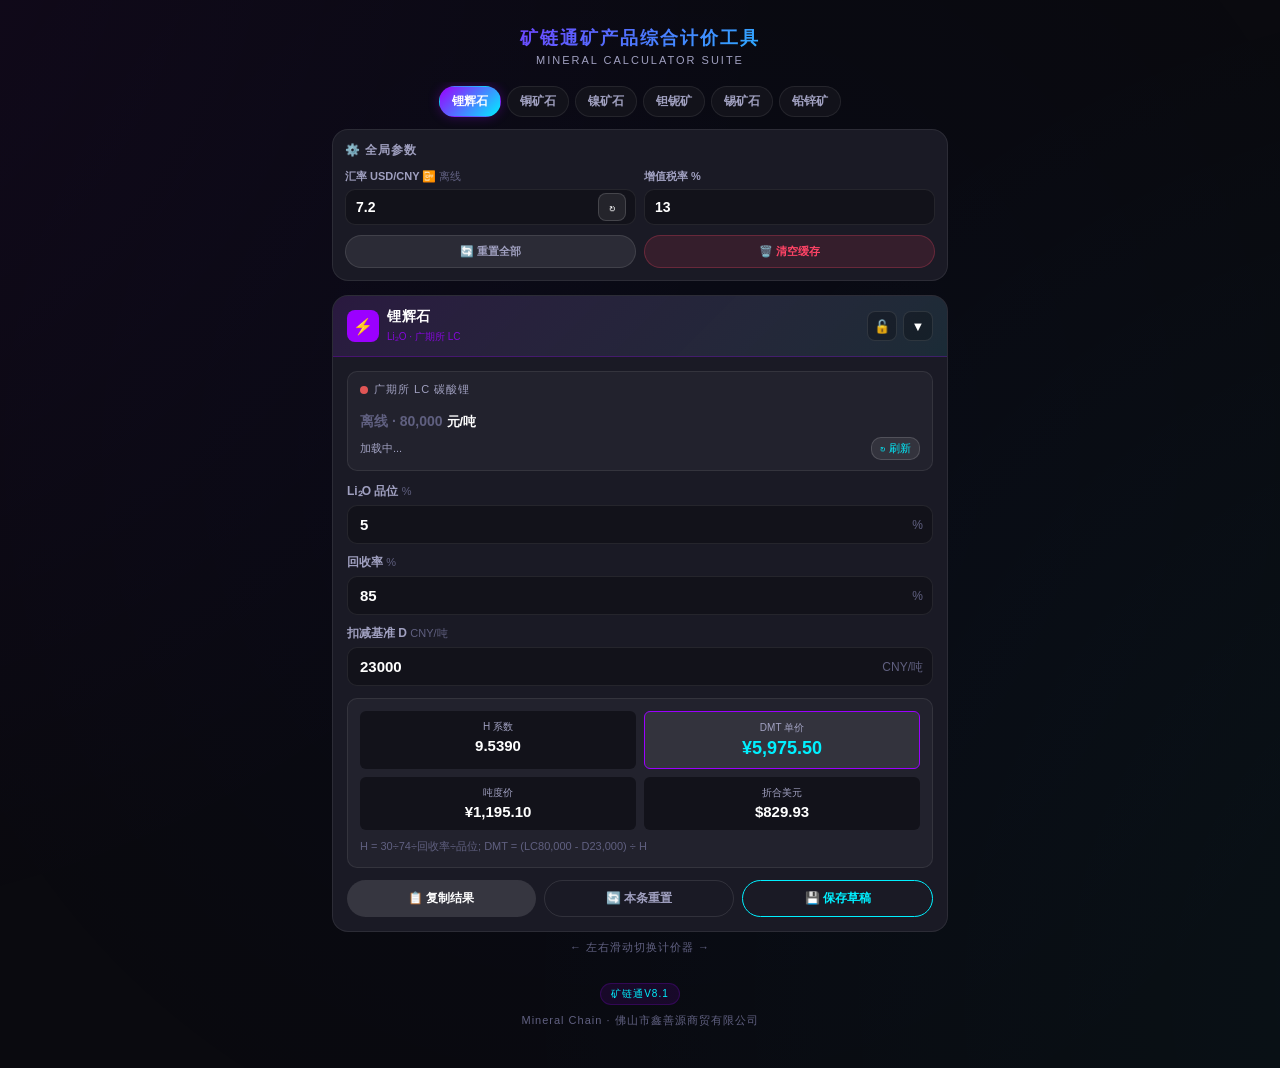
==== mobile.html @ 94da5c65 "Add mobile.html for direct mobile access" ====
<!DOCTYPE html>
<html lang="zh-CN">
<head>
<meta charset="UTF-8">
<meta name="viewport" content="width=device-width, initial-scale=1.0, maximum-scale=1.0, user-scalable=no">
<title>矿链通 · 矿产品综合计价工具</title>
<style>
/* ====== common.css (mobile-first) ====== */
:root {
  --bg-primary: #0a0a0f;
  --bg-secondary: #12121a;
  --bg-card: #1a1a25;
  --text-primary: #ffffff;
  --text-secondary: #a0a0c0;
  --text-muted: #606080;
  --neon-purple: #9b00ff;
  --neon-cyan: #00f0ff;
  --neon-green: #00ff88;
  --danger: #ff4466;
  --radius-lg: 16px;
  --radius-md: 10px;
  --radius-sm: 6px;
}
* { margin:0; padding:0; box-sizing:border-box; -webkit-tap-highlight-color:transparent; }
body {
  font-family: -apple-system,"PingFang SC","Microsoft YaHei","Segoe UI",sans-serif;
  background: var(--bg-primary);
  color: var(--text-primary);
  min-height: 100vh;
  overflow-x: hidden;
  position:relative;
  touch-action: pan-y;
}
body::before {
  content: '';
  position:fixed; top:-50%; left:-50%; width:200%; height:200%;
  background:
    radial-gradient(circle at 15% 20%, rgba(155,0,255,0.06) 0%, transparent 40%),
    radial-gradient(circle at 85% 80%, rgba(0,240,255,0.04) 0%, transparent 40%),
    radial-gradient(circle at 50% 50%, rgba(0,45,255,0.03) 0%, transparent 50%);
  pointer-events:none; z-index:0;
  animation: bgFloat 25s ease-in-out infinite;
}
@keyframes bgFloat {
  0%,100%{transform:translate(0,0) rotate(0deg)}
  33%{transform:translate(3%,-2%) rotate(1deg)}
  66%{transform:translate(-2%,3%) rotate(-1deg)}
}
.app {position:relative;z-index:1;max-width:640px;margin:0 auto;padding:12px 12px 40px;}
.app-header {text-align:center;padding:14px 0 16px;}
.app-header h1 {
  font-size:18px;font-weight:900;letter-spacing:2px;
  background:linear-gradient(135deg,var(--neon-purple),var(--neon-cyan),var(--neon-purple));
  background-size:200% 200%;
  -webkit-background-clip:text;-webkit-text-fill-color:transparent;background-clip:text;
  animation:gradientShift 4s ease infinite;
}
@keyframes gradientShift {0%,100%{background-position:0% 50%}50%{background-position:100% 50%}}
.app-header .subtitle {font-size:11px;color:var(--text-secondary);margin-top:4px;letter-spacing:2px;}
.tab-nav {display:flex;justify-content:center;gap:6px;overflow-x:auto;padding:4px 0 12px;-ms-overflow-style:none;scrollbar-width:none;}
.tab-nav::-webkit-scrollbar{display:none}
.tab-nav button {
  flex:0 0 auto;padding:6px 12px;
  background:var(--bg-secondary);border:1px solid rgba(255,255,255,0.08);
  border-radius:16px;color:var(--text-secondary);font-size:12px;font-weight:700;
  cursor:pointer;transition:all 0.2s;
}
.tab-nav button.active {
  background:linear-gradient(135deg,var(--neon-purple),var(--neon-cyan));
  border-color:transparent;color:#fff;box-shadow:0 0 12px rgba(155,0,255,0.3);
}
.global-panel {
  background:var(--bg-card);border:1px solid rgba(255,255,255,0.08);
  border-radius:var(--radius-lg);padding:12px;margin-bottom:14px;
}
.global-panel h3 {font-size:12px;color:var(--text-secondary);margin-bottom:10px;letter-spacing:1px;}
.global-fields {display:grid;grid-template-columns:repeat(2,1fr);gap:8px;margin-bottom:10px;}
.global-fields .field label {font-size:11px;}
.global-fields .field input {padding:9px 10px;font-size:14px;}
.global-ops {display:flex;gap:8px;}
.global-ops button {flex:1;padding:8px 0;border-radius:20px;font-size:11px;font-weight:700;cursor:pointer;border:none;}
.global-ops .btn-reset-all {background:rgba(255,255,255,0.08);color:var(--text-secondary);border:1px solid rgba(255,255,255,0.1);}
.global-ops .btn-clear-cache {background:rgba(255,68,102,0.12);color:var(--danger);border:1px solid rgba(255,68,102,0.25);}
#cards-container {position:relative;}
.mcs-toast {
  position:fixed;bottom:60px;left:50%;transform:translateX(-50%) translateY(20px);
  background:linear-gradient(135deg,var(--neon-purple),var(--neon-cyan));
  color:#fff;padding:10px 22px;border-radius:30px;font-size:12px;font-weight:600;
  opacity:0;transition:all 0.3s ease;z-index:999;pointer-events:none;white-space:nowrap;
}
.mcs-toast.show {opacity:1;transform:translateX(-50%) translateY(0);}
.app-footer {text-align:center;padding:24px 12px 0;font-size:11px;color:var(--text-muted);letter-spacing:1px;}
.app-footer .version {display:inline-block;padding:3px 10px;background:rgba(155,0,255,0.1);border:1px solid rgba(155,0,255,0.2);border-radius:20px;margin-bottom:8px;color:var(--neon-cyan);font-size:10px;}
button{font-family:inherit}input{font-family:inherit}
.offline{color:var(--text-muted);font-size:14px;}

/* ====== calc-card.css (mobile-first single-card) ====== */
.calc-card {background:var(--bg-card);border:1px solid rgba(255,255,255,0.08);border-radius:var(--radius-lg);padding:0;overflow:hidden;transition:all 0.3s ease;display:none;flex-direction:column;animation:cardIn 0.3s ease;}
.calc-card.active {display:flex;}
@keyframes cardIn {from{opacity:0;transform:translateX(20px)}to{opacity:1;transform:translateX(0)}}
.calc-card.folded .card-body {display:none;}
.card-header {display:flex;justify-content:space-between;align-items:center;padding:12px 14px;background:linear-gradient(135deg,color-mix(in srgb,var(--theme-primary) 12%,transparent),color-mix(in srgb,var(--theme-accent) 8%,transparent));border-bottom:1px solid color-mix(in srgb,var(--theme-primary) 25%,transparent);}
.card-title-wrap {display:flex;align-items:center;gap:8px;}
.card-icon {width:32px;height:32px;border-radius:8px;display:flex;align-items:center;justify-content:center;font-size:16px;}
.card-header h2 {font-size:14px;font-weight:800;letter-spacing:0.5px;color:var(--text-primary);}
.card-tag {font-size:10px;opacity:0.8;}
.card-actions {display:flex;gap:6px;}
.card-actions button {background:rgba(0,0,0,0.25);border:1px solid rgba(255,255,255,0.1);color:var(--text-primary);width:30px;height:30px;border-radius:8px;cursor:pointer;font-size:13px;}
.card-actions button:hover {background:rgba(255,255,255,0.12);}
.card-body {padding:14px;display:flex;flex-direction:column;gap:12px;}
.price-bar {background:rgba(255,255,255,0.04);border:1px solid rgba(255,255,255,0.08);border-radius:var(--radius-md);padding:10px 12px;}
.price-label {font-size:11px;color:var(--text-secondary);text-transform:uppercase;letter-spacing:1px;display:flex;align-items:center;gap:6px;margin-bottom:6px;}
.price-label .dot {width:8px;height:8px;border-radius:50%;background:#00ff88;}
.price-label .dot.offline {background:#e05555;}
.price-value {font-size:28px;font-weight:900;line-height:1;color:var(--theme-accent);}
.price-value .price-num {display:inline-block;background:linear-gradient(135deg,var(--theme-accent),#ffffff);-webkit-background-clip:text;-webkit-text-fill-color:transparent;background-clip:text;text-shadow:none;}
.price-value .unit {font-size:13px;font-weight:700;color:var(--text-primary);margin-left:4px;}
.price-value .offline-flag {font-size:12px;font-weight:600;color:var(--text-secondary);margin-left:6px;}
.price-meta {display:flex;justify-content:space-between;align-items:center;margin-top:6px;font-size:11px;color:var(--text-secondary);}
.btn-refresh {background:rgba(255,255,255,0.08);border:1px solid rgba(255,255,255,0.15);color:var(--theme-accent);padding:3px 8px;border-radius:10px;font-size:11px;cursor:pointer;}
.price-double {display:flex;justify-content:space-between;align-items:flex-start;gap:8px;}
.price-double .price-col {flex:1;display:flex;flex-direction:column;gap:3px;}
.price-double .price-col:first-child {text-align:left;}
.price-double .price-col:last-child {text-align:right;}
.price-double .pd-label {font-size:12px;font-weight:600;color:var(--text-secondary);}
.price-double .pd-price {font-size:22px;font-weight:900;background:linear-gradient(135deg,var(--theme-accent),#ffffff);-webkit-background-clip:text;-webkit-text-fill-color:transparent;background-clip:text;}
.price-double .pd-unit {font-size:11px;color:var(--text-primary);}
.price-double-meta {display:flex;justify-content:space-between;align-items:center;margin-top:8px;font-size:11px;color:var(--text-secondary);}
.inputs-area {display:flex;flex-direction:column;gap:10px;}
.field {display:flex;flex-direction:column;gap:5px;}
.field label {font-size:12px;font-weight:700;color:var(--text-secondary);}
.field label span {font-weight:400;color:var(--text-muted);font-size:11px;}
.input-wrap {position:relative;}
.input-wrap input {width:100%;padding:10px 12px;background:var(--bg-secondary);border:1.5px solid rgba(255,255,255,0.08);border-radius:var(--radius-md);color:var(--text-primary);font-size:15px;font-weight:600;outline:none;transition:all 0.2s;}
.input-wrap input:focus {border-color:var(--theme-primary);}
.input-wrap input.error {border-color:var(--danger);}
.input-wrap .suffix {position:absolute;right:10px;top:50%;transform:translateY(-50%);font-size:12px;color:var(--text-muted);pointer-events:none;}
.error-tip {font-size:11px;color:var(--danger);}
.two-col {display:grid;grid-template-columns:1fr 1fr;gap:10px;}
.segmented {display:flex;gap:6px;}
.segmented button {flex:1;padding:9px 4px;background:var(--bg-secondary);border:1px solid rgba(255,255,255,0.08);border-radius:var(--radius-md);color:var(--text-secondary);font-size:12px;font-weight:600;cursor:pointer;transition:all 0.2s;}
.segmented button.active {background:rgba(255,255,255,0.15);border-color:var(--theme-primary);color:var(--text-primary);}
.segmented.triple button {font-size:11px;padding:9px 2px;}
.switch-field {flex-direction:row;align-items:center;justify-content:space-between;background:var(--bg-secondary);padding:10px 12px;border-radius:var(--radius-md);}
.switch {position:relative;width:44px;height:24px;}
.switch input{opacity:0;width:0;height:0;}
.switch .slider {position:absolute;cursor:pointer;inset:0;background:rgba(255,255,255,0.15);border-radius:24px;transition:0.3s;}
.switch .slider:before {content:"";position:absolute;height:18px;width:18px;left:3px;bottom:3px;background:#fff;border-radius:50%;transition:0.3s;}
.switch input:checked+.slider {background:var(--theme-primary);}
.switch input:checked+.slider:before {transform:translateX(20px);}
.result-area {background:rgba(255,255,255,0.04);border:1px solid rgba(255,255,255,0.08);border-radius:var(--radius-md);padding:12px;}
.result-main {text-align:center;margin-bottom:8px;}
.result-main .rm-label {display:block;font-size:11px;color:var(--theme-accent);letter-spacing:1px;margin-bottom:4px;}
.result-main .rm-value {font-size:26px;font-weight:900;color:var(--theme-accent);}
.result-sub {display:flex;justify-content:space-between;font-size:12px;color:var(--text-secondary);padding:5px 0;border-bottom:1px solid rgba(255,255,255,0.05);}
.result-sub:last-child{border-bottom:none;}
.result-list {display:flex;flex-direction:column;gap:6px;}
.result-item {display:flex;justify-content:space-between;align-items:center;padding:9px 10px;background:var(--bg-secondary);border-radius:var(--radius-sm);border:1px solid rgba(255,255,255,0.06);}
.result-item.highlight {background:rgba(255,255,255,0.08);border-color:var(--theme-primary);}
.result-item .r-label {font-size:12px;color:var(--text-secondary);}
.result-item .r-value {font-size:14px;font-weight:800;color:var(--text-primary);}
.result-item.highlight .r-value {color:var(--theme-accent);font-size:17px;}
.result-grid {display:grid;grid-template-columns:1fr 1fr;gap:8px;}
.result-box {background:var(--bg-secondary);border-radius:var(--radius-sm);padding:9px;text-align:center;}
.result-box.highlight {background:rgba(255,255,255,0.08);border:1px solid var(--theme-primary);}
.result-box .rb-label {display:block;font-size:10px;color:var(--text-secondary);margin-bottom:3px;}
.result-box .rb-value {font-size:15px;font-weight:800;color:var(--text-primary);}
.result-box.highlight .rb-value {color:var(--theme-accent);font-size:18px;}
.formula {font-size:11px;color:var(--text-muted);margin-top:8px;line-height:1.5;word-break:break-all;}
.result-error {color:var(--danger);text-align:center;font-size:13px;padding:10px;}
.card-ops {display:flex;gap:8px;}
.card-ops button {flex:1;padding:9px 0;border-radius:20px;font-size:12px;font-weight:700;cursor:pointer;transition:all 0.2s;border:none;}
.card-ops .btn-copy {background:rgba(255,255,255,0.12);color:#fff;}
.card-ops .btn-reset {background:transparent;color:var(--text-secondary);border:1px solid rgba(255,255,255,0.1);}
.card-ops .btn-save {background:transparent;color:var(--theme-accent);border:1px solid var(--theme-accent);}
.card-ops button:hover {transform:translateY(-1px);}
.import-fields {display:flex;flex-direction:column;gap:10px;}
.card-spodumene {--theme-primary:#9b00ff;--theme-accent:#00f0ff;}
.card-copper     {--theme-primary:#ff8c42;--theme-accent:#ffea00;}
.card-nickel     {--theme-primary:#00e676;--theme-accent:#00ffaa;}
.card-tantalum   {--theme-primary:#9c27b0;--theme-accent:#e040fb;}
.card-tin        {--theme-primary:#90a4ae;--theme-accent:#00e5ff;}
.card-znpb       {--theme-primary:#ffc107;--theme-accent:#4ecdc4;}
.calc-card.locked .card-header {background:linear-gradient(135deg,rgba(255,255,255,0.05),rgba(255,255,255,0.02));}

/* swipe hint */
.swipe-hint {text-align:center;font-size:11px;color:var(--text-muted);padding:8px 0 4px;letter-spacing:1px;}
/* exchange rate */
.exchange-status {font-weight:400;color:var(--neon-green);font-size:10px;}
.exchange-status.offline {color:var(--text-muted);}
.btn-refresh-exchange {position:absolute;right:10px;top:50%;transform:translateY(-50%);background:rgba(255,255,255,0.08);border:1px solid rgba(255,255,255,0.15);color:var(--theme-accent);width:28px;height:28px;border-radius:8px;font-size:13px;cursor:pointer;padding:0;display:flex;align-items:center;justify-content:center;}
</style>
</head>
<body>

<div class="app">
  <header class="app-header">
    <h1>矿链通矿产品综合计价工具</h1>
    <div class="subtitle">MINERAL CALCULATOR SUITE</div>
  </header>

  <nav class="tab-nav" id="tabNav">
    <button data-target="spodumene" class="active">锂辉石</button>
    <button data-target="copper">铜矿石</button>
    <button data-target="nickel">镍矿石</button>
    <button data-target="tantalum">钽铌矿</button>
    <button data-target="tin">锡矿石</button>
    <button data-target="znpb">铅锌矿</button>
  </nav>

  <section class="global-panel">
    <h3>⚙️ 全局参数</h3>
    <div class="global-fields">
      <div class="field"><label>汇率 USD/CNY <span id="exchangeRateStatus" class="exchange-status">📡 实时</span></label><div class="input-wrap"><input type="number" id="globalExchangeRate" value="7.20" step="0.001"><button class="btn-refresh-exchange" id="btnRefreshExchange">↻</button></div></div>
      <div class="field"><label>增值税率 %</label><div class="input-wrap"><input type="number" id="globalVatRate" value="13" step="0.5"></div></div>
    </div>
    <div class="global-ops">
      <button class="btn-reset-all" id="btnResetAll">🔄 重置全部</button>
      <button class="btn-clear-cache" id="btnClearCache">🗑️ 清空缓存</button>
    </div>
  </section>

  <main id="cards-container"></main>
  <div class="swipe-hint" id="swipeHint">← 左右滑动切换计价器 →</div>

  <footer class="app-footer">
    <div class="version">矿链通V8.1</div>
    <div>Mineral Chain · 佛山市鑫善源商贸有限公司</div>
  </footer>
</div>

<script>
// ====== common.js ======
(function(){
var PREFIX='mcs_';
function fmt(n,d){if(n==null||isNaN(n))return'--';return n.toLocaleString('zh-CN',{minimumFractionDigits:d,maximumFractionDigits:d});}
function formatMoney(n){return fmt(n,2);}
function formatPercent(n){return fmt(n,2)+'%';}
function getStorage(key,fallback){try{var v=localStorage.getItem(PREFIX+key);return v?JSON.parse(v):fallback;}catch(e){return fallback;}}
function setStorage(key,value){try{localStorage.setItem(PREFIX+key,JSON.stringify(value));}catch(e){}}
function clearAllStorage(){try{Object.keys(localStorage).forEach(function(k){if(k.indexOf(PREFIX)===0)localStorage.removeItem(k);});}catch(e){}}
function copyText(text,cb){if(navigator.clipboard){navigator.clipboard.writeText(text).then(function(){cb&&cb(true);},function(){cb&&cb(false);});}else{var ta=document.createElement('textarea');ta.value=text;document.body.appendChild(ta);ta.select();try{document.execCommand('copy');cb&&cb(true);}catch(e){cb&&cb(false);}document.body.removeChild(ta);}}
function validateRange(input,min,max){var v=parseFloat(input.value);var err=input.parentElement.querySelector('.error-tip')||(input.closest('.field')?input.closest('.field').querySelector('.error-tip'):null);if(isNaN(v)||(min!=null&&v<min)||(max!=null&&v>max)){input.classList.add('error');if(err)err.style.display='block';return false;}input.classList.remove('error');if(err)err.style.display='none';return true;}
function showToast(msg,duration){duration=duration||1500;var el=document.getElementById('mcs-toast');if(!el){el=document.createElement('div');el.id='mcs-toast';el.className='mcs-toast';document.body.appendChild(el);}el.textContent=msg;el.classList.add('show');clearTimeout(el._t);el._t=setTimeout(function(){el.classList.remove('show');},duration);}
window.MCSCommon={fmt:fmt,formatMoney:formatMoney,formatPercent:formatPercent,getStorage:getStorage,setStorage:setStorage,clearAllStorage:clearAllStorage,copyText:copyText,validateRange:validateRange,showToast:showToast,PREFIX:PREFIX};
})();

// ====== base-calc.js ======
(function(){
var C=window.MCSCommon;
function BaseCalc(config){
  this.id=config.id;this.name=config.name;this.theme=config.theme||{primary:'#9b00ff',accent:'#00f0ff'};this.fields=config.fields||[];
  this.priceSource=config.priceSource||null;this.price=0;this.manualPrice=false;this.state={locked:false,folded:false};
  this.container=document.getElementById('cards-container');if(!this.container)throw new Error('缺少 #cards-container');this.init();
}
BaseCalc.prototype.calcTotal=function(inputs){throw new Error('子类必须实现 calcTotal');};
BaseCalc.prototype.fetchPrice=function(){var self=this;this.updatePriceDisplay(true);this.autoCalc();};
BaseCalc.prototype.updatePriceDisplay=function(offline){var el=this.el.querySelector('.price-value');if(!el)return;var defaultText=this.price?C.fmt(this.price,0):'--';el.innerHTML='<span class="price-num">'+defaultText+'</span><span class="unit">元/吨</span>'+(offline?'<span class="offline-flag">· 离线</span>':'');};
BaseCalc.prototype.init=function(){this.renderCard();this.el=document.getElementById('card-'+this.id);this.bindInputs();this.loadDraft();this.fetchPrice();};
BaseCalc.prototype.renderCard=function(){
  var self=this;
  var html='<article class="calc-card card-'+this.id+'" id="card-'+this.id+'">'+
    '<header class="card-header">'+
      '<div class="card-title-wrap"><span class="card-icon" style="background:'+this.theme.primary+'">'+(this.theme.icon||'◆')+'</span><div><h2>'+this.name+'</h2><span class="card-tag" style="color:'+this.theme.primary+'">'+(this.theme.tag||'')+'</span></div></div>'+
      '<div class="card-actions"><button class="btn-lock" title="锁定全局参数">🔓</button><button class="btn-fold" title="折叠/展开">▼</button></div>'+
    '</header>'+
    '<div class="card-body">'+
      '<div class="price-bar"><div class="price-label"><span class="dot"></span><span class="price-name">行情价格</span></div><div class="price-value">--</div><div class="price-meta"><span class="price-time">加载中...</span><button class="btn-refresh">↻ 刷新</button></div></div>'+
      '<div class="inputs-area">'+this.renderInputs()+'</div>'+
      '<div class="result-area"></div>'+
      '<div class="card-ops"><button class="btn-copy">📋 复制结果</button><button class="btn-reset">🔄 本条重置</button><button class="btn-save">💾 保存草稿</button></div>'+
    '</div></article>';
  var wrapper=document.createElement('div');wrapper.innerHTML=html;this.container.appendChild(wrapper.firstElementChild);
  var card=document.getElementById('card-'+this.id);
  card.querySelector('.btn-lock').addEventListener('click',function(){self.toggleLock();});
  card.querySelector('.btn-fold').addEventListener('click',function(){self.toggleFold();});
  card.querySelector('.btn-refresh').addEventListener('click',function(){self.fetchPrice();});
  card.querySelector('.btn-copy').addEventListener('click',function(){self.copyResult();});
  card.querySelector('.btn-reset').addEventListener('click',function(){self.resetCard();});
  card.querySelector('.btn-save').addEventListener('click',function(){self.saveDraft();});
};
BaseCalc.prototype.renderInputs=function(){
  var self=this;
  return this.fields.map(function(f){
    var id=self.id+'_'+f.id;
    return '<div class="field"><label>'+f.label+(f.unit?' <span>'+f.unit+'</span>':'')+'</label><div class="input-wrap"><input type="number" id="'+id+'" data-field="'+f.id+'"'+(f.step?' step="'+f.step+'"':'')+(f.min!=null?' min="'+f.min+'"':'')+(f.max!=null?' max="'+f.max+'"':'')+(f.default!=null?' value="'+f.default+'"':'')+' placeholder="'+(f.placeholder||'')+'">'+(f.unit?'<span class="suffix">'+f.unit+'</span>':'')+'</div><div class="error-tip" style="display:none">数值范围: '+(f.min!=null?f.min:'无下限')+' ~ '+(f.max!=null?f.max:'无上限')+'</div></div>';
  }).join('');
};
BaseCalc.prototype.bindInputs=function(){var self=this;var inputs=this.el.querySelectorAll('input[data-field]');inputs.forEach(function(input){input.addEventListener('input',function(){self.autoCalc();});input.addEventListener('blur',function(){self.saveDraft();});});};
BaseCalc.prototype.getInputs=function(){var vals={},self=this;this.fields.forEach(function(f){var el=self.el.querySelector('#'+self.id+'_'+f.id);vals[f.id]=el?parseFloat(el.value):(f.default!=null?f.default:0);});return vals;};
BaseCalc.prototype.validate=function(){var self=this,ok=true;this.fields.forEach(function(f){var el=self.el.querySelector('#'+self.id+'_'+f.id);if(el&&!C.validateRange(el,f.min,f.max))ok=false;});return ok;};
BaseCalc.prototype.autoCalc=function(){if(!this.validate()){this.el.querySelector('.result-area').innerHTML='<div class="result-error">请检查输入数值</div>';return;}var inputs=this.getInputs(),results=this.calcTotal(inputs);this.renderResults(results,inputs);};
BaseCalc.prototype.renderResults=function(results,inputs){var html='<div class="result-list">';for(var key in results){if(key==='formula')continue;html+='<div class="result-item"><span class="r-label">'+key+'</span><span class="r-value">'+results[key]+'</span></div>';}html+='</div>';if(results.formula)html+='<div class="formula">'+results.formula+'</div>';this.el.querySelector('.result-area').innerHTML=html;};
BaseCalc.prototype.saveDraft=function(){var vals=this.getInputs();C.setStorage(this.id+'_draft',{locked:this.state.locked,inputs:vals});C.showToast(this.name+' 草稿已保存');};
BaseCalc.prototype.loadDraft=function(){var draft=C.getStorage(this.id+'_draft',null);if(!draft)return;if(draft.locked!=null)this.state.locked=draft.locked;this.updateLockIcon();if(draft.inputs){var self=this;for(var k in draft.inputs){var el=self.el.querySelector('#'+self.id+'_'+k);if(el)el.value=draft.inputs[k];}}};
BaseCalc.prototype.resetCard=function(){var self=this;this.fields.forEach(function(f){var el=self.el.querySelector('#'+self.id+'_'+f.id);if(el)el.value=f.default!=null?f.default:'';});this.state.locked=false;this.updateLockIcon();this.autoCalc();C.showToast(this.name+' 已重置');};
BaseCalc.prototype.copyResult=function(){var el=this.el.querySelector('.result-area');if(!el)return;var text=el.textContent||el.innerText||'',self=this;C.copyText(text,function(ok){C.showToast(ok?self.name+' 结果已复制':'复制失败');});};
BaseCalc.prototype.toggleLock=function(){this.state.locked=!this.state.locked;this.updateLockIcon();this.saveDraft();};
BaseCalc.prototype.updateLockIcon=function(){var btn=this.el.querySelector('.btn-lock');if(!btn)return;btn.textContent=this.state.locked?'🔒':'🔓';btn.title=this.state.locked?'已锁定全局参数':'锁定全局参数';this.el.classList.toggle('locked',this.state.locked);};
BaseCalc.prototype.toggleFold=function(){this.state.folded=!this.state.folded;this.el.classList.toggle('folded',this.state.folded);var btn=this.el.querySelector('.btn-fold');if(btn)btn.textContent=this.state.folded?'▶':'▼';};
BaseCalc.prototype.applyGlobalConfig=function(config){if(this.state.locked)return;};
window.BaseCalc=BaseCalc;
})();

// ====== calc-spodumene.js ======
(function(){
var C=window.MCSCommon,BaseCalc=window.BaseCalc;
function SpodumeneCalc(){BaseCalc.call(this,{id:'spodumene',name:'锂辉石',theme:{primary:'#9b00ff',accent:'#00f0ff',icon:'⚡',tag:'Li₂O · 广期所 LC'},fields:[{id:'lio2',label:'Li₂O 品位',unit:'%',min:2,max:100,step:0.1,default:5.0},{id:'recovery',label:'回收率',unit:'%',min:0,max:100,step:0.1,default:85},{id:'deduction',label:'扣减基准 D',unit:'CNY/吨',min:0,step:100,default:23000}]});this.price=80000;}
SpodumeneCalc.prototype=Object.create(BaseCalc.prototype);SpodumeneCalc.prototype.constructor=SpodumeneCalc;
SpodumeneCalc.prototype.fetchPrice=function(){var self=this;fetch('https://lc.fsxsymall.com/lc?_='+Date.now()).then(function(r){if(!r.ok)throw new Error('x');return r.json();}).then(function(d){if(d.price){self.price=d.price;self.updatePriceDisplay();self.autoCalc();}}).catch(function(){self.price=self.price||80000;self.updatePriceDisplay(true);self.autoCalc();});};
SpodumeneCalc.prototype.updatePriceDisplay=function(offline){var el=this.el.querySelector('.price-value');if(!el)return;var label=this.el.querySelector('.price-name');if(label)label.textContent='广期所 LC 碳酸锂';el.innerHTML=(offline?'<span class="offline">离线 · ':'')+C.fmt(this.price,0)+'<span class="unit">元/吨</span>';var dot=this.el.querySelector('.price-bar .dot');if(dot)dot.className='dot '+(offline?'offline':'');};
SpodumeneCalc.prototype.calcTotal=function(inputs){var price=this.price||0,h=30/74/(inputs.recovery/100)/(inputs.lio2/100),dmt=(price-inputs.deduction)/h,exchangeRate=(window.globalConfig&&window.globalConfig.exchangeRate)||7.2;return{h:h.toFixed(4),dmt:'¥'+C.formatMoney(dmt),dunPrice:'¥'+C.formatMoney(dmt/inputs.lio2),usd:'$'+C.formatMoney(dmt/exchangeRate),formula:'H = 30÷74÷回收率÷品位; DMT = (LC'+C.fmt(price,0)+' - D'+C.fmt(inputs.deduction,0)+') ÷ H'};};
SpodumeneCalc.prototype.renderResults=function(results,inputs){var html='<div class="result-grid"><div class="result-box"><span class="rb-label">H 系数</span><span class="rb-value">'+results.h+'</span></div><div class="result-box highlight"><span class="rb-label">DMT 单价</span><span class="rb-value">'+results.dmt+'</span></div><div class="result-box"><span class="rb-label">吨度价</span><span class="rb-value">'+results.dunPrice+'</span></div><div class="result-box"><span class="rb-label">折合美元</span><span class="rb-value">'+results.usd+'</span></div></div><div class="formula">'+results.formula+'</div>';this.el.querySelector('.result-area').innerHTML=html;};
window.SpodumeneCalc=SpodumeneCalc;
})();

// ====== calc-copper.js ======
(function(){
var C=window.MCSCommon,BaseCalc=window.BaseCalc;
var COEFF_TABLE=[[1,40],[2,45],[3,50],[4,60],[5,65],[6,68],[7,70],[8,72],[9,74],[10,76],[11,78],[12,80],[13,83],[14,86],[15,88],[16,89],[17,90],[18,91],[19,92],[20,93],[21,95]];
function getCoefficient(grade){if(grade<=1)return 40;if(grade>=21)return 95;for(var i=0;i<COEFF_TABLE.length-1;i++){var g1=COEFF_TABLE[i][0],c1=COEFF_TABLE[i][1],g2=COEFF_TABLE[i+1][0],c2=COEFF_TABLE[i+1][1];if(grade>=g1&&grade<=g2){var t=(grade-g1)/(g2-g1);return c1+t*(c2-c1);}}return 95;}
function CopperCalc(){BaseCalc.call(this,{id:'copper',name:'铜矿石',theme:{primary:'#ff6b35',accent:'#ffd700',icon:'🔶',tag:'Cu · SMM 1#电解铜'},fields:[{id:'grade',label:'铜品位 Cu',unit:'%',min:1,max:21,step:0.1,default:5}]});this.price=101570;}
CopperCalc.prototype=Object.create(BaseCalc.prototype);CopperCalc.prototype.constructor=CopperCalc;
CopperCalc.prototype.calcTotal=function(inputs){var coeff=getCoefficient(inputs.grade),orePrice=this.price*(inputs.grade/100)*(coeff/100);return{coeff:C.formatPercent(coeff),orePrice:'¥'+C.fmt(orePrice,0)+' /吨',formula:this.price.toLocaleString()+' × '+inputs.grade.toFixed(1)+'% × '+coeff.toFixed(2)+'% = '+C.fmt(orePrice,0)+' 元/吨'};};
CopperCalc.prototype.renderResults=function(results,inputs){var html='<div class="result-main"><span class="rm-label">铜矿石单价</span><span class="rm-value">'+results.orePrice+'</span></div><div class="result-sub"><span>计价系数</span><span>'+results.coeff+'</span></div><div class="formula">'+results.formula+'</div>';this.el.querySelector('.result-area').innerHTML=html;};
window.CopperCalc=CopperCalc;
})();

// ====== calc-nickel.js ======
(function(){
var C=window.MCSCommon,BaseCalc=window.BaseCalc;
var LATERITE_COEFF=[[0.5,75],[0.8,78],[1.0,80],[1.2,82],[1.4,84],[1.5,85],[1.6,86],[1.7,87],[1.8,88],[2.0,89],[2.2,90],[2.5,91],[3.0,92]];
var SULFIDE_COEFF=[[0.5,80],[0.8,83],[1.0,85],[1.2,87],[1.4,88],[1.5,89],[1.6,90],[1.7,90],[1.8,91],[2.0,92],[2.2,93],[2.5,94],[3.0,95]];
function getCoeff(table,grade){if(grade<=table[0][0])return table[0][1];if(grade>=table[table.length-1][0])return table[table.length-1][1];for(var i=0;i<table.length-1;i++){if(grade>=table[i][0]&&grade<=table[i+1][0]){var t=(grade-table[i][0])/(table[i+1][0]-table[i][0]);return table[i][1]+t*(table[i+1][1]-table[i][1]);}}return table[table.length-1][1];}
function NickelCalc(){BaseCalc.call(this,{id:'nickel',name:'镍矿石',theme:{primary:'#50c878',accent:'#a0ffc0',icon:'💚',tag:'Ni · SMM 1#电解镍'},fields:[]});this.price=127250;this.oreType='laterite';}
NickelCalc.prototype=Object.create(BaseCalc.prototype);NickelCalc.prototype.constructor=NickelCalc;
NickelCalc.prototype.renderInputs=function(){
  return '<div class="field"><label>矿石类型</label><div class="segmented" data-field="oreType"><button data-value="laterite" class="active">红土镍矿</button><button data-value="sulfide">硫化镍矿</button></div></div>'+
    '<div class="field"><label>镍品位 Ni <span>%</span></label><div class="input-wrap"><input type="number" id="nickel_grade" data-field="grade" value="1.8" min="0.5" max="3.0" step="0.05"><span class="suffix">%</span></div></div>'+
    '<div class="field"><label>冶炼加工费 TC <span>元/吨</span></label><div class="input-wrap"><input type="number" id="nickel_tc" data-field="tc" value="800" min="0" max="5000" step="50"><span class="suffix">元/吨</span></div></div>'+
    '<div class="two-col"><div class="field"><label>汇率 USD/CNY</label><div class="input-wrap"><input type="number" id="nickel_exchangeRate" data-field="exchangeRate" value="7.25" min="6.5" max="8.0" step="0.01"></div></div><div class="field"><label>水分 H₂O <span>%</span></label><div class="input-wrap"><input type="number" id="nickel_moisture" data-field="moisture" value="35" min="20" max="45" step="1"><span class="suffix">%</span></div></div></div>'+
    '<div class="field switch-field"><label>含税模式 (÷1.13)</label><label class="switch"><input type="checkbox" id="nickel_taxMode" checked><span class="slider"></span></label></div>';
};
NickelCalc.prototype.bindInputs=function(){var self=this;this.el.querySelectorAll('input').forEach(function(el){el.addEventListener('input',function(){self.autoCalc();});el.addEventListener('change',function(){self.autoCalc();self.saveDraft();});});this.el.querySelector('.segmented').addEventListener('click',function(e){if(e.target.tagName==='BUTTON'){self.el.querySelectorAll('.segmented button').forEach(function(b){b.classList.remove('active');});e.target.classList.add('active');self.oreType=e.target.dataset.value;self.autoCalc();self.saveDraft();}});};
NickelCalc.prototype.getInputs=function(){var btn=this.el.querySelector('.segmented button.active');return{oreType:btn?btn.dataset.value:'laterite',grade:parseFloat(this.el.querySelector('#nickel_grade').value)||1.8,tc:parseFloat(this.el.querySelector('#nickel_tc').value)||800,exchangeRate:parseFloat(this.el.querySelector('#nickel_exchangeRate').value)||7.25,moisture:parseFloat(this.el.querySelector('#nickel_moisture').value)||35,taxMode:this.el.querySelector('#nickel_taxMode').checked?1:0};};
NickelCalc.prototype.calcTotal=function(inputs){var table=inputs.oreType==='laterite'?LATERITE_COEFF:SULFIDE_COEFF,coeff=getCoeff(table,inputs.grade),divider=inputs.taxMode?1.13:1,metalValue;if(inputs.oreType==='laterite'){metalValue=(this.price/divider)*(inputs.grade/100)*(coeff/100)*(1-inputs.moisture/100);}else{metalValue=(this.price/divider)*(inputs.grade/100)*(coeff/100);}var orePrice=Math.max(0,metalValue-inputs.tc);return{coeff:C.formatPercent(coeff),orePrice:'¥'+C.fmt(orePrice,0)+' /吨',formula:'SMM '+this.price.toLocaleString()+(inputs.taxMode?' ÷1.13':'')+' × '+inputs.grade.toFixed(2)+'% × '+coeff.toFixed(1)+'%'+(inputs.oreType==='laterite'?' × (1-'+inputs.moisture+'%水分)':'')+' - TC '+inputs.tc};};
NickelCalc.prototype.renderResults=function(results,inputs){var html='<div class="result-main"><span class="rm-label">镍矿石单价</span><span class="rm-value">'+results.orePrice+'</span></div><div class="result-sub"><span>计价系数</span><span>'+results.coeff+'</span></div><div class="formula">'+results.formula+'</div>';this.el.querySelector('.result-area').innerHTML=html;};
NickelCalc.prototype.saveDraft=function(){var vals=this.getInputs();C.setStorage(this.id+'_draft',{locked:this.state.locked,inputs:vals,oreType:this.oreType});C.showToast(this.name+' 草稿已保存');};
NickelCalc.prototype.loadDraft=function(){var draft=C.getStorage(this.id+'_draft',null);if(!draft)return;if(draft.locked!=null)this.state.locked=draft.locked;this.updateLockIcon();if(draft.oreType){this.oreType=draft.oreType;var self=this;this.el.querySelectorAll('.segmented button').forEach(function(b){b.classList.toggle('active',b.dataset.value===draft.oreType);});}if(draft.inputs){var self=this;for(var k in draft.inputs){if(k==='taxMode'){var cb=self.el.querySelector('#nickel_taxMode');if(cb)cb.checked=draft.inputs[k]===1;}else{var el=self.el.querySelector('#nickel_'+k);if(el)el.value=draft.inputs[k];}}}};
window.NickelCalc=NickelCalc;
})();

// ====== calc-tantalum.js ======
(function(){
var C=window.MCSCommon,BaseCalc=window.BaseCalc,LBS_PER_TON=2204.6226;
function TantalumCalc(){BaseCalc.call(this,{id:'tantalum',name:'钽铌矿',theme:{primary:'#9c27b0',accent:'#e040fb',icon:'💎',tag:'Ta₂O₅+Nb₂O₅ · CIF'},fields:[{id:'grade',label:'钽铌矿品位',unit:'%',min:1,max:50,step:0.1,default:30},{id:'vatRate',label:'增值税率',unit:'%',min:0,max:20,step:0.5,default:13},{id:'exchangeRate',label:'汇率 USD/CNY',unit:'',min:6.5,max:8.0,step:0.0001,default:7.25}]});this.intlPrice=232.5;this.exchangeRate=7.25;}
TantalumCalc.prototype=Object.create(BaseCalc.prototype);TantalumCalc.prototype.constructor=TantalumCalc;
TantalumCalc.prototype.fetchPrice=function(){var self=this;fetch('https://open.er-api.com/v6/latest/USD').then(function(r){return r.json();}).then(function(d){if(d.rates&&d.rates.CNY>0)self.exchangeRate=d.rates.CNY;self.updatePriceDisplay(true);self.autoCalc();}).catch(function(){self.updatePriceDisplay(true);self.autoCalc();});};
TantalumCalc.prototype.updatePriceDisplay=function(offline){var el=this.el.querySelector('.price-value');if(!el)return;var label=this.el.querySelector('.price-name');if(label)label.textContent='国际钽铌矿 CIF';el.innerHTML='$'+C.fmt(this.intlPrice,1)+'<span class="unit">/磅</span>';var meta=this.el.querySelector('.price-time');if(meta)meta.textContent=(offline?'离线 · ':'')+'汇率 '+this.exchangeRate.toFixed(4);};
TantalumCalc.prototype.calcTotal=function(inputs){var fxRate=inputs.exchangeRate||this.exchangeRate,cif=this.intlPrice*LBS_PER_TON*(inputs.grade/100),pretax=cif*fxRate,aftertax=pretax*(1+inputs.vatRate/100),td=inputs.grade>0?aftertax/inputs.grade:0;return{cif:'$'+C.formatMoney(cif)+' /吨',pretax:'¥'+C.formatMoney(pretax)+' /吨',aftertax:'¥'+C.formatMoney(aftertax)+' /吨',tonDegree:'¥'+C.formatMoney(td)+' /吨度',formula:'CIF = '+this.intlPrice+'$/磅 × 2204.62 × '+inputs.grade+'%; 税后 = CIF × '+fxRate.toFixed(4)+' × (1+'+inputs.vatRate+'%)'};};
TantalumCalc.prototype.renderResults=function(results,inputs){var html='<div class="result-list"><div class="result-item"><span class="r-label">CIF 到岸价</span><span class="r-value">'+results.cif+'</span></div><div class="result-item"><span class="r-label">国内税前价</span><span class="r-value">'+results.pretax+'</span></div><div class="result-item highlight"><span class="r-label">国内税后价</span><span class="r-value">'+results.aftertax+'</span></div><div class="result-item"><span class="r-label">吨度价</span><span class="r-value">'+results.tonDegree+'</span></div></div><div class="formula">'+results.formula+'</div>';this.el.querySelector('.result-area').innerHTML=html;};
window.TantalumCalc=TantalumCalc;
})();

// ====== calc-tin.js ======
(function(){
var C=window.MCSCommon,BaseCalc=window.BaseCalc;
function getTC(grade){if(grade>=60)return 13500;if(grade>=55)return 13700;if(grade>=50)return 14000;if(grade>=45)return 15000;if(grade>=40)return 17500;if(grade>=20)return Math.round(22000+(17500-22000)*(grade-20)/20);if(grade>=10)return Math.round(27000+(22000-27000)*(grade-10)/10);return 27000;}
function TinCalc(){BaseCalc.call(this,{id:'tin',name:'锡矿石',theme:{primary:'#b0bec5',accent:'#80deea',icon:'⬜',tag:'Sn · 沪锡 / LME'},fields:[]});this.price=412550;}
TinCalc.prototype=Object.create(BaseCalc.prototype);TinCalc.prototype.constructor=TinCalc;
TinCalc.prototype.renderInputs=function(){return '<div class="field"><label>计价模式</label><div class="segmented" data-field="mode"><button data-value="domestic" class="active">国内计价</button><button data-value="import">进口计价</button></div></div><div class="field"><label>锡品位 Sn <span>%</span></label><div class="input-wrap"><input type="number" id="tin_grade" data-field="grade" value="40" min="10" max="65" step="0.1"><span class="suffix">%</span></div></div><div class="import-fields" id="tin_importFields" style="display:none"><div class="field"><label>LME锡价 <span>美元/吨</span></label><div class="input-wrap"><input type="number" id="tin_lmePrice" data-field="lmePrice" value="53500" step="100"><span class="suffix">美元/吨</span></div></div><div class="two-col"><div class="field"><label>汇率</label><div class="input-wrap"><input type="number" id="tin_fxRate" data-field="fxRate" value="7.25" min="6.5" max="8.0" step="0.01"></div></div><div class="field"><label>进口杂费 <span>元/吨</span></label><div class="input-wrap"><input type="number" id="tin_importFee" data-field="importFee" value="500" step="10"><span class="suffix">元/吨</span></div></div></div></div>';};
TinCalc.prototype.bindInputs=function(){var self=this;this.el.querySelectorAll('input').forEach(function(el){el.addEventListener('input',function(){self.autoCalc();});el.addEventListener('blur',function(){self.saveDraft();});});this.el.querySelector('.segmented').addEventListener('click',function(e){if(e.target.tagName==='BUTTON'){self.el.querySelectorAll('.segmented button').forEach(function(b){b.classList.remove('active');});e.target.classList.add('active');var mode=e.target.dataset.value;self.el.querySelector('#tin_importFields').style.display=mode==='import'?'block':'none';self.autoCalc();self.saveDraft();}});};
TinCalc.prototype.getInputs=function(){var btn=this.el.querySelector('.segmented button.active');return{mode:btn?btn.dataset.value:'domestic',grade:parseFloat(this.el.querySelector('#tin_grade').value)||40,lmePrice:parseFloat(this.el.querySelector('#tin_lmePrice').value)||53500,fxRate:parseFloat(this.el.querySelector('#tin_fxRate').value)||7.25,importFee:parseFloat(this.el.querySelector('#tin_importFee').value)||500};};
TinCalc.prototype.calcTotal=function(inputs){var price=inputs.mode==='import'?inputs.lmePrice*inputs.fxRate+inputs.importFee:this.price,tc=getTC(inputs.grade),metalTonPrice=price-tc,orePrice=metalTonPrice*(inputs.grade/100),coeff=(metalTonPrice/price)*100;return{tc:C.fmt(tc,0)+' 元/金属吨',coeff:C.formatPercent(coeff),metalTonPrice:'¥'+C.fmt(metalTonPrice,0)+' /金属吨',orePrice:'¥'+C.fmt(orePrice,0)+' /吨',formula:'('+C.fmt(price,0)+' - '+C.fmt(tc,0)+') × '+inputs.grade.toFixed(1)+'% = '+C.fmt(orePrice,0)+' 元/吨  ['+(inputs.mode==='import'?'LME×汇率+杂费':'沪锡结算价')+']'};};
TinCalc.prototype.renderResults=function(results,inputs){var html='<div class="result-main"><span class="rm-label">锡矿石单价</span><span class="rm-value">'+results.orePrice+'</span></div><div class="result-sub"><span>净回值</span><span>'+results.metalTonPrice+'</span></div><div class="result-sub"><span>加工费 TC</span><span>'+results.tc+'</span></div><div class="result-sub"><span>计价系数</span><span>'+results.coeff+'</span></div><div class="formula">'+results.formula+'</div>';this.el.querySelector('.result-area').innerHTML=html;};
TinCalc.prototype.saveDraft=function(){var vals=this.getInputs();C.setStorage(this.id+'_draft',{locked:this.state.locked,inputs:vals});};
TinCalc.prototype.loadDraft=function(){var draft=C.getStorage(this.id+'_draft',null);if(!draft)return;if(draft.locked!=null)this.state.locked=draft.locked;this.updateLockIcon();if(draft.inputs){var self=this;for(var k in draft.inputs){var el=self.el.querySelector('#tin_'+k);if(el)el.value=draft.inputs[k];}}};
window.TinCalc=TinCalc;
})();

// ====== calc-znpb.js ======
(function(){
var C=window.MCSCommon,BaseCalc=window.BaseCalc;
var ZN_COEFF=[[25,60],[35,65],[45,70],[50,75],[55,75],[60,75]];
var PB_COEFF=[[30,55],[35,60],[40,65],[50,75],[60,80],[70,88],[80,88]];
function getCoeff(table,grade){if(grade<=table[0][0])return table[0][1];if(grade>=table[table.length-1][0])return table[table.length-1][1];for(var i=0;i<table.length-1;i++){if(grade>=table[i][0]&&grade<=table[i+1][0]){var t=(grade-table[i][0])/(table[i+1][0]-table[i][0]);return table[i][1]+t*(table[i+1][1]-table[i][1]);}}return table[table.length-1][1];}
function ZnpbCalc(){BaseCalc.call(this,{id:'znpb',name:'铅锌矿',theme:{primary:'#ffc107',accent:'#4ecdc4',icon:'🟡',tag:'Zn / Pb · SMM'},fields:[]});this.znPrice=24420;this.pbPrice=16260;}
ZnpbCalc.prototype=Object.create(BaseCalc.prototype);ZnpbCalc.prototype.constructor=ZnpbCalc;
ZnpbCalc.prototype.fetchPrice=function(){var self=this;fetch('https://api.fsxsymall.com/api/znpb-price?_='+Date.now(),{signal:AbortSignal.timeout(5000)}).then(function(r){return r.json();}).then(function(d){if(d.zn&&d.zn.price)self.znPrice=d.zn.price;if(d.pb&&d.pb.price)self.pbPrice=d.pb.price;self.updatePriceDisplay();self.autoCalc();}).catch(function(){self.updatePriceDisplay(true);self.autoCalc();});};
ZnpbCalc.prototype.updatePriceDisplay=function(offline){var el=this.el.querySelector('.price-bar');if(!el)return;el.innerHTML='<div class="price-double"><div class="price-col"><span class="pd-label">SMM 1#锌锭</span><span class="pd-price">Zn '+C.fmt(this.znPrice,0)+'</span><span class="pd-unit">元/吨</span></div><div class="price-col"><span class="pd-label">SMM 1#铅锭</span><span class="pd-price">Pb '+C.fmt(this.pbPrice,0)+'</span><span class="pd-unit">元/吨</span></div></div><div class="price-double-meta"><span>默认参考价</span><button class="btn-refresh" onclick="calculators[5].fetchPrice()">刷新</button></div>';};
ZnpbCalc.prototype.renderInputs=function(){
  return '<div class="field"><label>计价模式</label><div class="segmented triple" data-field="mode"><button data-value="zn" class="active">纯锌矿</button><button data-value="pb">纯铅矿</button><button data-value="mixed">铅锌混合矿</button></div></div>'+
    '<div class="two-col"><div class="field"><label>锌品位 Zn <span>%</span></label><div class="input-wrap"><input type="number" id="znpb_znGrade" data-field="znGrade" value="50" min="25" max="60" step="0.1"><span class="suffix">%</span></div></div><div class="field"><label>铅品位 Pb <span>%</span></label><div class="input-wrap"><input type="number" id="znpb_pbGrade" data-field="pbGrade" value="60" min="30" max="80" step="0.1"><span class="suffix">%</span></div></div></div>'+
    '<div class="two-col"><div class="field"><label>锌 TC <span>元/金属吨</span></label><div class="input-wrap"><input type="number" id="znpb_tcZn" data-field="tcZn" value="5200" min="4000" max="7000" step="100"><span class="suffix">元/金属吨</span></div></div><div class="field"><label>铅 TC <span>元/金属吨</span></label><div class="input-wrap"><input type="number" id="znpb_tcPb" data-field="tcPb" value="500" min="300" max="800" step="50"><span class="suffix">元/金属吨</span></div></div></div>'+
    '<div class="field switch-field"><label>含税价 → 不含税 (÷1.13)</label><label class="switch"><input type="checkbox" id="znpb_taxMode" checked><span class="slider"></span></label></div>';
};
ZnpbCalc.prototype.bindInputs=function(){var self=this;this.el.querySelectorAll('input').forEach(function(el){el.addEventListener('input',function(){self.autoCalc();});el.addEventListener('change',function(){self.autoCalc();self.saveDraft();});});this.el.querySelector('.segmented').addEventListener('click',function(e){if(e.target.tagName==='BUTTON'){self.el.querySelectorAll('.segmented button').forEach(function(b){b.classList.remove('active');});e.target.classList.add('active');self.autoCalc();self.saveDraft();}});};
ZnpbCalc.prototype.getInputs=function(){var btn=this.el.querySelector('.segmented button.active');return{mode:btn?btn.dataset.value:'zn',znGrade:parseFloat(this.el.querySelector('#znpb_znGrade').value)||50,pbGrade:parseFloat(this.el.querySelector('#znpb_pbGrade').value)||60,tcZn:parseFloat(this.el.querySelector('#znpb_tcZn').value)||5200,tcPb:parseFloat(this.el.querySelector('#znpb_tcPb').value)||500,taxMode:this.el.querySelector('#znpb_taxMode').checked?1:0};};
ZnpbCalc.prototype.calcTotal=function(inputs){var divider=inputs.taxMode?1.13:1,znCoeff=getCoeff(ZN_COEFF,inputs.znGrade),pbCoeff=getCoeff(PB_COEFF,inputs.pbGrade),znOre=((this.znPrice/divider)-inputs.tcZn)*(znCoeff/100)*(inputs.znGrade/100),pbOre=((this.pbPrice/divider)-inputs.tcPb)*(pbCoeff/100)*(inputs.pbGrade/100),total=0,formula='';if(inputs.mode==='zn'){total=znOre;formula='1#锌 '+this.znPrice.toLocaleString()+(inputs.taxMode?' ÷1.13':'')+' × '+znCoeff.toFixed(1)+'% × '+inputs.znGrade.toFixed(1)+'% - TC '+inputs.tcZn;}else if(inputs.mode==='pb'){total=pbOre;formula='1#铅 '+this.pbPrice.toLocaleString()+(inputs.taxMode?' ÷1.13':'')+' × '+pbCoeff.toFixed(1)+'% × '+inputs.pbGrade.toFixed(1)+'% - TC '+inputs.tcPb;}else{total=znOre+pbOre;formula='锌部分: '+C.fmt(znOre,0)+' + 铅部分: '+C.fmt(pbOre,0);}return{znCoeff:C.formatPercent(znCoeff),pbCoeff:C.formatPercent(pbCoeff),orePrice:'¥'+C.fmt(total,0)+' /吨',formula:formula};};
ZnpbCalc.prototype.renderResults=function(results,inputs){var html='<div class="result-main"><span class="rm-label">精矿单价</span><span class="rm-value">'+results.orePrice+'</span></div><div class="result-sub"><span>锌系数</span><span>'+results.znCoeff+'</span></div><div class="result-sub"><span>铅系数</span><span>'+results.pbCoeff+'</span></div><div class="formula">'+results.formula+'</div>';this.el.querySelector('.result-area').innerHTML=html;};
ZnpbCalc.prototype.saveDraft=function(){var vals=this.getInputs();C.setStorage(this.id+'_draft',{locked:this.state.locked,inputs:vals});};
ZnpbCalc.prototype.loadDraft=function(){var draft=C.getStorage(this.id+'_draft',null);if(!draft)return;if(draft.locked!=null)this.state.locked=draft.locked;this.updateLockIcon();if(draft.inputs){var self=this;for(var k in draft.inputs){if(k==='taxMode'){var cb=self.el.querySelector('#znpb_taxMode');if(cb)cb.checked=draft.inputs[k]===1;}else{var el=self.el.querySelector('#znpb_'+k);if(el)el.value=draft.inputs[k];}}}};
window.ZnpbCalc=ZnpbCalc;
})();

// ====== init (mobile single-card + swipe) ======
(function(){
var C=window.MCSCommon;
var TAB_ORDER=['spodumene','copper','nickel','tantalum','tin','znpb'];
var calculators=[];
var currentIndex=0;

function loadGlobalConfig(){return C.getStorage('global_config',{exchangeRate:7.20,vatRate:13});}
function saveGlobalConfig(){var cfg={exchangeRate:parseFloat(document.getElementById('globalExchangeRate').value)||7.20,vatRate:parseFloat(document.getElementById('globalVatRate').value)||13};C.setStorage('global_config',cfg);window.globalConfig=cfg;return cfg;}
window.globalConfig=loadGlobalConfig();
document.getElementById('globalExchangeRate').value=window.globalConfig.exchangeRate;
document.getElementById('globalVatRate').value=window.globalConfig.vatRate;

function fetchRealTimeExchange(){var statusEl=document.getElementById('exchangeRateStatus');var inputEl=document.getElementById('globalExchangeRate');statusEl.textContent='🔄 更新中';statusEl.className='exchange-status';fetch('https://open.er-api.com/v6/latest/USD').then(function(r){return r.json();}).then(function(d){if(d.rates&&d.rates.CNY>0){var rate=parseFloat(d.rates.CNY);inputEl.value=rate.toFixed(4);saveGlobalConfig();calculators.forEach(function(c){c.applyGlobalConfig(window.globalConfig);});statusEl.textContent='📡 实时';statusEl.className='exchange-status';C.showToast('汇率已更新为 '+rate.toFixed(4));}else{statusEl.textContent='📴 离线';statusEl.className='exchange-status offline';}}).catch(function(){statusEl.textContent='📴 离线';statusEl.className='exchange-status offline';});}
fetchRealTimeExchange();

calculators=[new window.SpodumeneCalc(),new window.CopperCalc(),new window.NickelCalc(),new window.TantalumCalc(),new window.TinCalc(),new window.ZnpbCalc()];

function switchTo(index){
  if(index<0)index=TAB_ORDER.length-1;
  if(index>=TAB_ORDER.length)index=0;
  currentIndex=index;
  var targetId=TAB_ORDER[index];
  calculators.forEach(function(c){c.el.classList.remove('active');});
  var activeCard=document.getElementById('card-'+targetId);
  if(activeCard){activeCard.classList.add('active');}
  document.querySelectorAll('.tab-nav button').forEach(function(b){b.classList.toggle('active',b.dataset.target===targetId);});
  var tabBtn=document.querySelector('.tab-nav button[data-target="'+targetId+'"]');
  if(tabBtn)tabBtn.scrollIntoView({behavior:'smooth',inline:'center',block:'nearest'});
}

// Tab click
document.getElementById('tabNav').addEventListener('click',function(e){if(e.target.tagName==='BUTTON'){var idx=TAB_ORDER.indexOf(e.target.dataset.target);if(idx>=0)switchTo(idx);}});

// Swipe gesture
document.getElementById('cards-container').addEventListener('touchstart',function(e){this._sx=e.changedTouches[0].screenX;this._sy=e.changedTouches[0].screenY;this._st=Date.now();},{passive:true});
document.getElementById('cards-container').addEventListener('touchend',function(e){if(this._sx==null)return;var ex=e.changedTouches[0].screenX;var ey=e.changedTouches[0].screenY;var dx=ex-this._sx;var dy=ey-this._sy;var dt=Date.now()-this._st;if(dt<400&&Math.abs(dx)>Math.abs(dy)&&Math.abs(dx)>50){if(dx<0){switchTo(currentIndex+1);}else{switchTo(currentIndex-1);}}this._sx=null;},{passive:true});

// Also allow swipe on the active card body (cover full area)
document.querySelectorAll('.calc-card').forEach(function(card){card.addEventListener('touchstart',function(e){card._sx=e.changedTouches[0].screenX;card._sy=e.changedTouches[0].screenY;card._st=Date.now();},{passive:true});card.addEventListener('touchend',function(e){if(card._sx==null)return;var ex=e.changedTouches[0].screenX;var ey=e.changedTouches[0].screenY;var dx=ex-card._sx;var dy=ey-card._sy;var dt=Date.now()-card._st;if(dt<400&&Math.abs(dx)>Math.abs(dy)&&Math.abs(dx)>50){if(dx<0){switchTo(currentIndex+1);}else{switchTo(currentIndex-1);}}card._sx=null;},{passive:true});});

// Global config listeners
document.querySelectorAll('.global-panel input').forEach(function(input){input.addEventListener('change',function(){saveGlobalConfig();calculators.forEach(function(c){c.applyGlobalConfig(window.globalConfig);});});});

document.getElementById('btnRefreshExchange').addEventListener('click',function(){fetchRealTimeExchange();});
document.getElementById('btnResetAll').addEventListener('click',function(){if(!confirm('确定要重置所有计价器吗？'))return;calculators.forEach(function(c){c.resetCard();});C.showToast('全部已重置');});
document.getElementById('btnClearCache').addEventListener('click',function(){if(!confirm('确定要清空所有本地缓存数据吗？此操作不可恢复。'))return;C.clearAllStorage();C.showToast('缓存已清空');});

saveGlobalConfig();
// Default to spodumene
switchTo(0);
})();
</script>
</body>
</html>
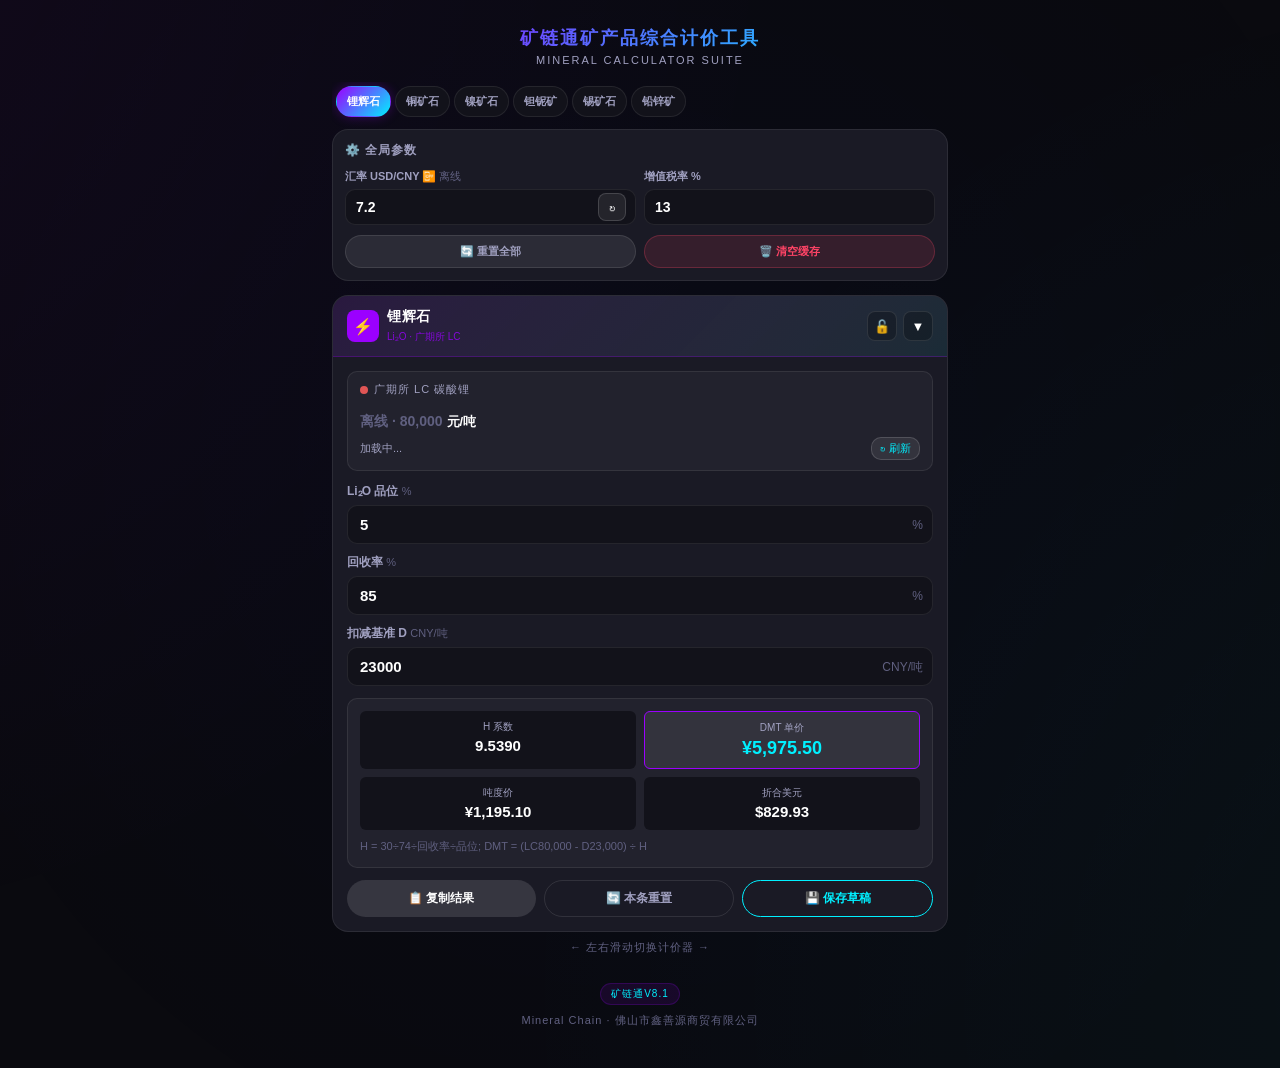
==== commit 20ca0c76: "Fix: tab nav display + swipe jump issue" ====
--- a/mobile.html
+++ b/mobile.html
@@ -57,12 +57,12 @@
 }
 @keyframes gradientShift {0%,100%{background-position:0% 50%}50%{background-position:100% 50%}}
 .app-header .subtitle {font-size:11px;color:var(--text-secondary);margin-top:4px;letter-spacing:2px;}
-.tab-nav {display:flex;justify-content:center;gap:6px;overflow-x:auto;padding:4px 0 12px;-ms-overflow-style:none;scrollbar-width:none;}
+.tab-nav {display:flex;justify-content:flex-start;gap:4px;overflow-x:auto;padding:4px 4px 12px;-ms-overflow-style:none;scrollbar-width:none;scroll-behavior:smooth;}
 .tab-nav::-webkit-scrollbar{display:none}
 .tab-nav button {
-  flex:0 0 auto;padding:6px 12px;
+  flex:0 0 auto;padding:7px 10px;white-space:nowrap;
   background:var(--bg-secondary);border:1px solid rgba(255,255,255,0.08);
-  border-radius:16px;color:var(--text-secondary);font-size:12px;font-weight:700;
+  border-radius:16px;color:var(--text-secondary);font-size:11px;font-weight:700;
   cursor:pointer;transition:all 0.2s;
 }
 .tab-nav button.active {
@@ -437,12 +437,9 @@
 // Tab click
 document.getElementById('tabNav').addEventListener('click',function(e){if(e.target.tagName==='BUTTON'){var idx=TAB_ORDER.indexOf(e.target.dataset.target);if(idx>=0)switchTo(idx);}});
 
-// Swipe gesture
-document.getElementById('cards-container').addEventListener('touchstart',function(e){this._sx=e.changedTouches[0].screenX;this._sy=e.changedTouches[0].screenY;this._st=Date.now();},{passive:true});
-document.getElementById('cards-container').addEventListener('touchend',function(e){if(this._sx==null)return;var ex=e.changedTouches[0].screenX;var ey=e.changedTouches[0].screenY;var dx=ex-this._sx;var dy=ey-this._sy;var dt=Date.now()-this._st;if(dt<400&&Math.abs(dx)>Math.abs(dy)&&Math.abs(dx)>50){if(dx<0){switchTo(currentIndex+1);}else{switchTo(currentIndex-1);}}this._sx=null;},{passive:true});
-
-// Also allow swipe on the active card body (cover full area)
-document.querySelectorAll('.calc-card').forEach(function(card){card.addEventListener('touchstart',function(e){card._sx=e.changedTouches[0].screenX;card._sy=e.changedTouches[0].screenY;card._st=Date.now();},{passive:true});card.addEventListener('touchend',function(e){if(card._sx==null)return;var ex=e.changedTouches[0].screenX;var ey=e.changedTouches[0].screenY;var dx=ex-card._sx;var dy=ey-card._sy;var dt=Date.now()-card._st;if(dt<400&&Math.abs(dx)>Math.abs(dy)&&Math.abs(dx)>50){if(dx<0){switchTo(currentIndex+1);}else{switchTo(currentIndex-1);}}card._sx=null;},{passive:true});});
+// Swipe gesture (container-level only, events bubble from cards)
+document.getElementById('cards-container').addEventListener('touchstart',function(e){this._sx=e.changedTouches[0].screenX;this._sy=e.changedTouches[0].screenY;this._st=Date.now();this._swiped=false;},{passive:true});
+document.getElementById('cards-container').addEventListener('touchend',function(e){if(this._sx==null||this._swiped)return;var ex=e.changedTouches[0].screenX;var ey=e.changedTouches[0].screenY;var dx=ex-this._sx;var dy=ey-this._sy;var dt=Date.now()-this._st;if(dt<500&&Math.abs(dx)>Math.abs(dy)&&Math.abs(dx)>50){this._swiped=true;if(dx<0){switchTo(currentIndex+1);}else{switchTo(currentIndex-1);}}this._sx=null;},{passive:true});
 
 // Global config listeners
 document.querySelectorAll('.global-panel input').forEach(function(input){input.addEventListener('change',function(){saveGlobalConfig();calculators.forEach(function(c){c.applyGlobalConfig(window.globalConfig);});});});
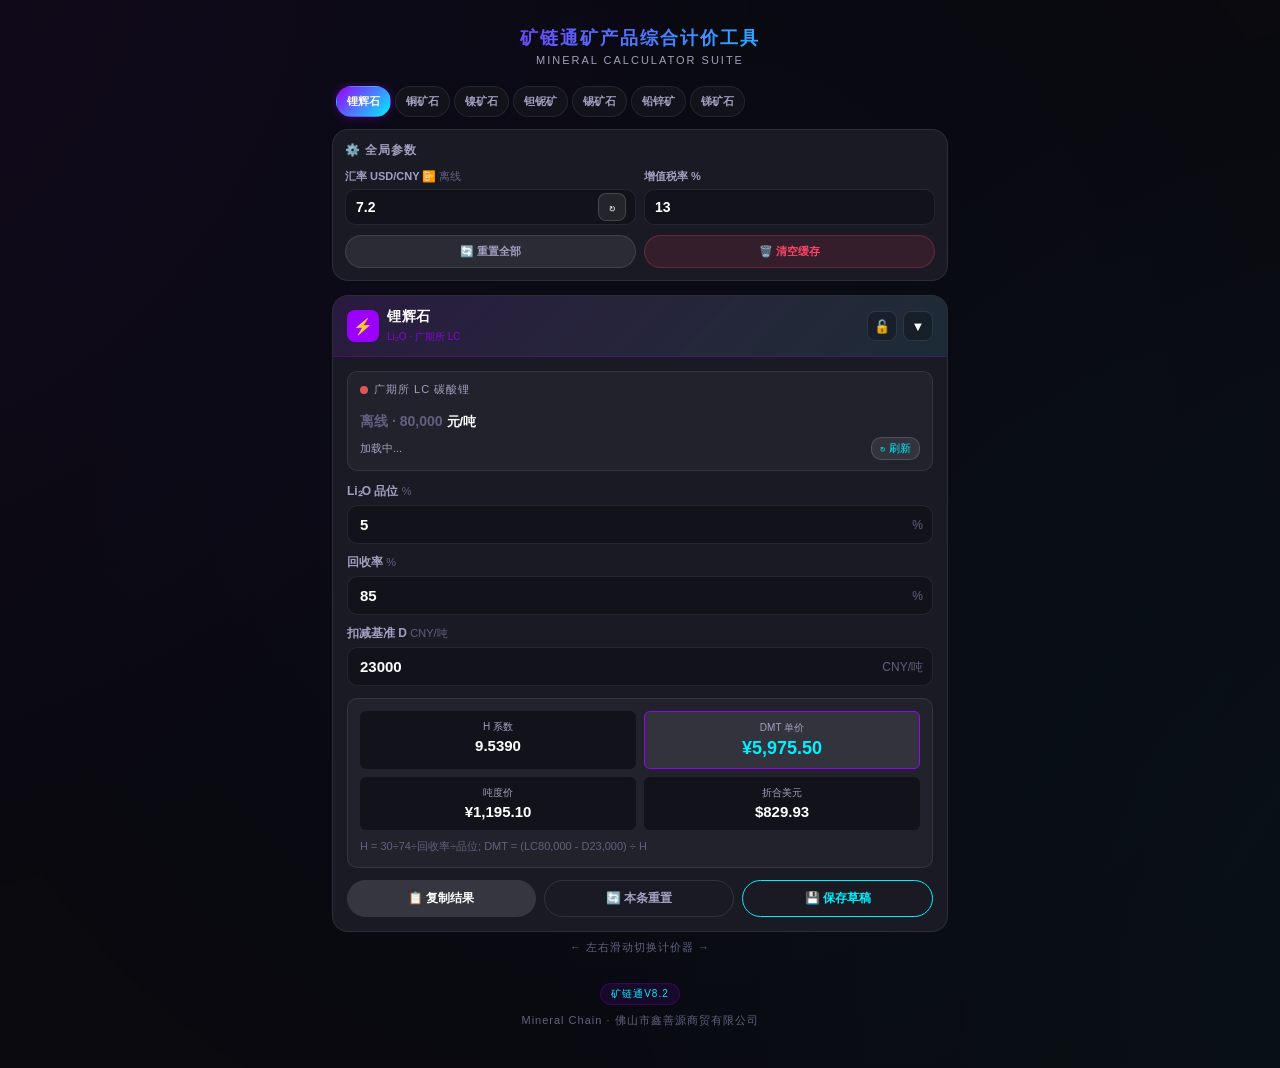
==== commit cadc1085: "V8.2: Add antimony (Sb) ore calculator" ====
--- a/mobile.html
+++ b/mobile.html
@@ -181,6 +181,7 @@
 .card-tantalum   {--theme-primary:#9c27b0;--theme-accent:#e040fb;}
 .card-tin        {--theme-primary:#90a4ae;--theme-accent:#00e5ff;}
 .card-znpb       {--theme-primary:#ffc107;--theme-accent:#4ecdc4;}
+.card-antimony   {--theme-primary:#ff4757;--theme-accent:#ffa502;}
 .calc-card.locked .card-header {background:linear-gradient(135deg,rgba(255,255,255,0.05),rgba(255,255,255,0.02));}
 
 /* swipe hint */
@@ -206,6 +207,7 @@
     <button data-target="tantalum">钽铌矿</button>
     <button data-target="tin">锡矿石</button>
     <button data-target="znpb">铅锌矿</button>
+    <button data-target="antimony">锑矿石</button>
   </nav>
 
   <section class="global-panel">
@@ -224,7 +226,7 @@
   <div class="swipe-hint" id="swipeHint">← 左右滑动切换计价器 →</div>
 
   <footer class="app-footer">
-    <div class="version">矿链通V8.1</div>
+    <div class="version">矿链通V8.2</div>
     <div>Mineral Chain · 佛山市鑫善源商贸有限公司</div>
   </footer>
 </div>
@@ -403,10 +405,71 @@
 window.ZnpbCalc=ZnpbCalc;
 })();
 
+// ====== calc-antimony.js (锑矿石) ======
+(function(){
+var C=window.MCSCommon,BaseCalc=window.BaseCalc;
+// 锑矿石系数表 (按含量 Sb% 取对应系数含税)
+var SB_COEFF=[[6,47],[7,48],[8,49.5],[9,50],[10,53],[15,55],[20,65],[25,70],[30,72],[35,74.5],[40,77],[45,78],[50,79],[55,80],[60,83]];
+function getSbCoeff(grade){
+  if(grade<=6)return 47;
+  if(grade>=60)return 83;
+  for(var i=0;i<SB_COEFF.length-1;i++){
+    var g1=SB_COEFF[i][0],c1=SB_COEFF[i][1],g2=SB_COEFF[i+1][0],c2=SB_COEFF[i+1][1];
+    if(grade>=g1&&grade<=g2){
+      var t=(grade-g1)/(g2-g1);
+      return c1+t*(c2-c1);
+    }
+  }
+  return 83;
+}
+function AntimonyCalc(){
+  BaseCalc.call(this,{id:'antimony',name:'锑矿石',theme:{primary:'#ff4757',accent:'#ffa502',icon:'🟥',tag:'Sb · 上海有色网 2#低锑铋锭'},fields:[
+    {id:'grade',label:'锑品位 Sb',unit:'%',min:6,max:65,step:0.1,default:10}
+  ]});
+  this.price=90000; // 默认 2#低锑铋锭价 (元/吨)
+}
+AntimonyCalc.prototype=Object.create(BaseCalc.prototype);
+AntimonyCalc.prototype.constructor=AntimonyCalc;
+AntimonyCalc.prototype.fetchPrice=function(){
+  var self=this;
+  // 尝试实时获取价格(失败则使用默认值并显示离线)
+  fetch('https://api.fsxsymall.com/api/sb-price?_='+Date.now(),{signal:AbortSignal.timeout(5000)})
+    .then(function(r){return r.json();})
+    .then(function(d){if(d&&d.price){self.price=d.price;}self.updatePriceDisplay();self.autoCalc();})
+    .catch(function(){self.updatePriceDisplay(true);self.autoCalc();});
+};
+AntimonyCalc.prototype.updatePriceDisplay=function(offline){
+  var el=this.el.querySelector('.price-value');
+  if(!el)return;
+  var defaultText=C.fmt(this.price,0);
+  el.innerHTML='<span class="price-num">'+defaultText+'</span><span class="unit">元/吨</span>'+(offline?'<span class="offline-flag">· 离线</span>':'');
+  var dot=this.el.querySelector('.price-bar .dot');
+  if(dot)dot.className='dot '+(offline?'offline':'');
+  var meta=this.el.querySelector('.price-time');
+  if(meta)meta.textContent=offline?'上海有色网 · 默认参考价':'上海有色网 · 实时行情';
+};
+AntimonyCalc.prototype.calcTotal=function(inputs){
+  var price=this.price||0;
+  var coeff=getSbCoeff(inputs.grade);
+  var divider=1; // 默认含税
+  var orePrice=((price/divider)*coeff/100)*(inputs.grade/100);
+  return{
+    coeff:coeff.toFixed(1)+'%',
+    orePrice:'¥'+C.fmt(orePrice,0)+' /吨',
+    formula:'锑精矿单价 = 上海有色网 2#低锑铋锭价('+C.fmt(price,0)+') × 锑品位('+inputs.grade.toFixed(1)+'%) × 系数('+coeff.toFixed(1)+'%) = '+C.fmt(orePrice,0)+' 元/吨'
+  };
+};
+AntimonyCalc.prototype.renderResults=function(results,inputs){
+  var html='<div class="result-main"><span class="rm-label">精矿单价</span><span class="rm-value">'+results.orePrice+'</span></div><div class="result-sub"><span>锑系数 (含税)</span><span>'+results.coeff+'</span></div><div class="result-sub"><span>锑品位</span><span>'+inputs.grade.toFixed(1)+' %</span></div><div class="formula">'+results.formula+'</div>';
+  this.el.querySelector('.result-area').innerHTML=html;
+};
+window.AntimonyCalc=AntimonyCalc;
+})();
+
 // ====== init (mobile single-card + swipe) ======
 (function(){
 var C=window.MCSCommon;
-var TAB_ORDER=['spodumene','copper','nickel','tantalum','tin','znpb'];
+var TAB_ORDER=['spodumene','copper','nickel','tantalum','tin','znpb','antimony'];
 var calculators=[];
 var currentIndex=0;
 
@@ -419,7 +482,7 @@
 function fetchRealTimeExchange(){var statusEl=document.getElementById('exchangeRateStatus');var inputEl=document.getElementById('globalExchangeRate');statusEl.textContent='🔄 更新中';statusEl.className='exchange-status';fetch('https://open.er-api.com/v6/latest/USD').then(function(r){return r.json();}).then(function(d){if(d.rates&&d.rates.CNY>0){var rate=parseFloat(d.rates.CNY);inputEl.value=rate.toFixed(4);saveGlobalConfig();calculators.forEach(function(c){c.applyGlobalConfig(window.globalConfig);});statusEl.textContent='📡 实时';statusEl.className='exchange-status';C.showToast('汇率已更新为 '+rate.toFixed(4));}else{statusEl.textContent='📴 离线';statusEl.className='exchange-status offline';}}).catch(function(){statusEl.textContent='📴 离线';statusEl.className='exchange-status offline';});}
 fetchRealTimeExchange();
 
-calculators=[new window.SpodumeneCalc(),new window.CopperCalc(),new window.NickelCalc(),new window.TantalumCalc(),new window.TinCalc(),new window.ZnpbCalc()];
+calculators=[new window.SpodumeneCalc(),new window.CopperCalc(),new window.NickelCalc(),new window.TantalumCalc(),new window.TinCalc(),new window.ZnpbCalc(),new window.AntimonyCalc()];
 
 function switchTo(index){
   if(index<0)index=TAB_ORDER.length-1;
